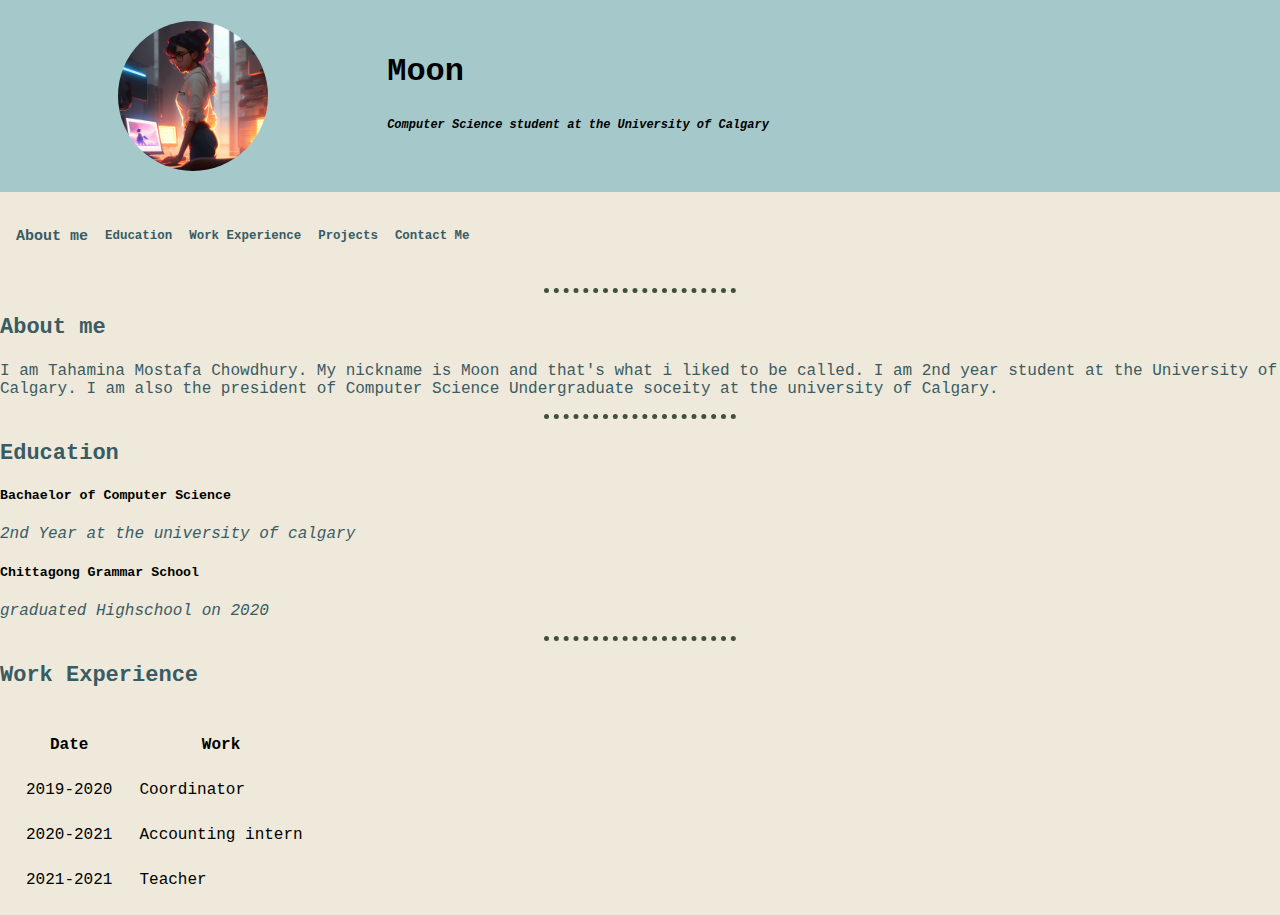
==== index.html @ 46fcac14 "added favicon and did some css styling" ====
<!DOCTYPE html>
<html lang="en">
    <head>
        <meta charset="UTF-8">
        
        <meta name="viewport" content="width=device-width, initial-scale=1.0">
        <title>Moon</title>
        <link rel="stylesheet" href="css/styles.css">
        <link rel="icon" href="images/android-chrome-512x512.png">
        
    </head>

    <body>
        <div class="main">
            <table cellspacing="20" class="main">
                <tr>
                    <td class="head"> <img class="pic" src="images/Fotor_AI.png" alt= "Moon's Image"></td>
                    <td> <h1> Moon</h1>
                        <h6> <em>Computer Science student at the University of Calgary</em></h6>
                    </td>
                </tr>
            </table>

        </div>
        
        
        
        <table cellspacing="15">
            <tr>
                <td> <a href="#About"<h5>About me</h5></a> </td>
                <td><a href="#Education"><h5>Education</h5></a></td>
                <td><a href="#Work"><h5>Work Experience</h5></a></td>
                <td><a href="Projects.html"><h5>Projects</h5></a></td>
                <td><a href="Contact.html" > <h5>Contact Me</h5></a></td>
            </tr>
        </table>
        
        
        
        

        <hr>

        <h3 id="About">About me </h3>
        <p> I am Tahamina Mostafa Chowdhury. My nickname is Moon and that's what i liked to be called. I am 2nd year student at the University of Calgary. I am also the president of Computer Science Undergraduate soceity at the university of Calgary.  </p>

        <hr>

        <h3 id="Education">Education</h3>
        <h5>Bachaelor of Computer Science </h5>
        <p> <em> 2nd Year at the university of calgary</em></p>

        <h5>Chittagong Grammar School </h5>
        <p> <em> graduated Highschool on 2020</em></p>

        <hr>

        <h3 id="Work">Work Experience</h3>

        <table cellspacing="25">
            <thead>
                <th>
                    Date
                </th>
                <th>
                    Work
                </th>
                
            </thead>
            <tbody>
                <tr>
                    <td> 2019-2020</td>
                    <td> Coordinator</td>

                </tr>

                <tr>
                    <td> 2020-2021</td>
                    <td> Accounting intern</td>
                </tr>

                <tr>
                    <td>2021-2021</td>
                    <td>Teacher</td>
                </tr>
                
                
            </tbody>
        </table>


        

    
        
        
    </body>
</html>
---- css/styles.css ----
body{
    background-color: #EEE9DA;
    font-family: "Lucida Console", "Courier New", monospace;
    margin: 0px;
    
}

hr{
    border-style: none;
    height: 0px;
    border-top: dotted #40513B;
    border-width: 5px;
    width: 15%;
    
    
}

h1{
    color: black;
    
}

h6{
    color: black;
    font-size: 12px;
}

h3{
    color: #395B64;
    font-size: 22px;
}

p{
    color: #395B64;
}

a{
    color: #395B64;
    text-decoration: none;
    font-weight: bold;
    font-size: 15px;
    font-family: "Lucida Console", "Courier New", monospace;
}

.main{
    background-color: #A5C9CA;
    width: 100%;
    
}

.head{
    display: flex;
    justify-content: center;
}

.pic{
    border-radius: 50%;
    width: 150px;
}
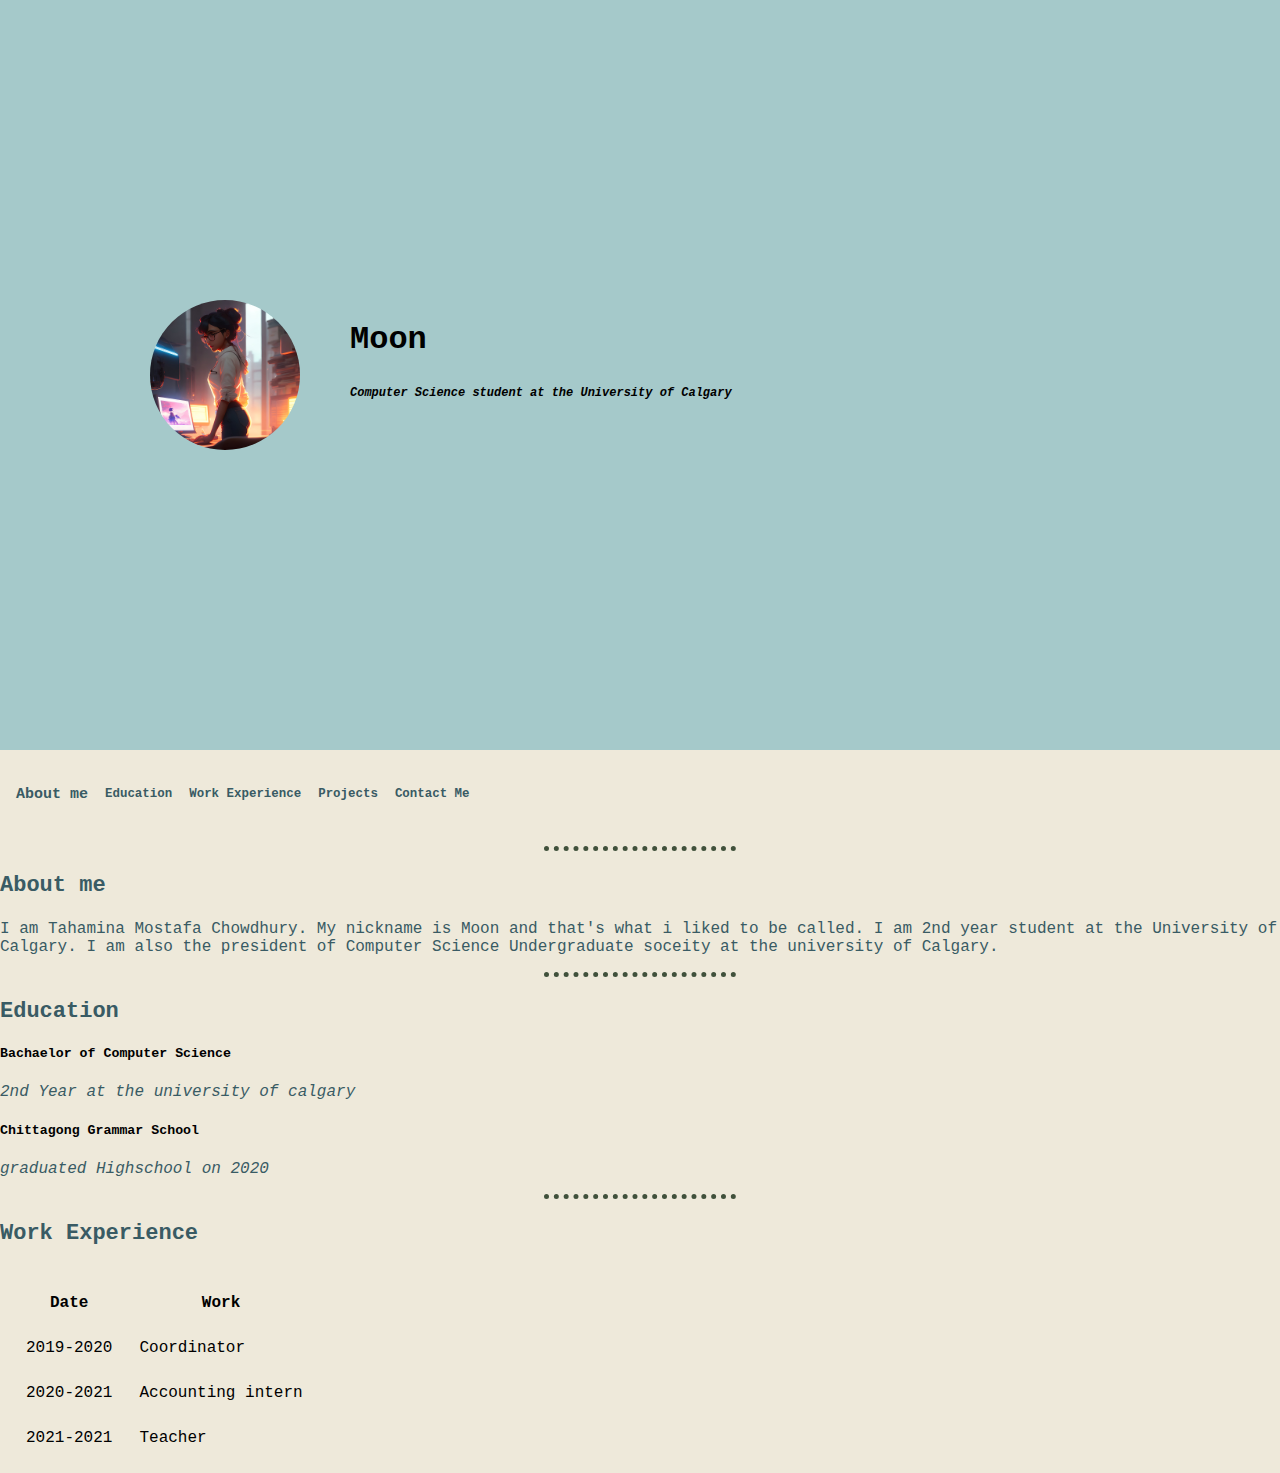
==== commit 02fdc726: "Adjusted Css" ====
--- a/index.html
+++ b/index.html
@@ -13,14 +13,17 @@
 
     <body>
         <div class="main">
-            <table cellspacing="20" class="main">
-                <tr>
-                    <td class="head"> <img class="pic" src="images/Fotor_AI.png" alt= "Moon's Image"></td>
-                    <td> <h1> Moon</h1>
-                        <h6> <em>Computer Science student at the University of Calgary</em></h6>
-                    </td>
-                </tr>
-            </table>
+            <div class="headimg">
+                <img class="pic" src="images/Fotor_AI.png" alt= "Moon's Image">
+            </div>
+            <div class="headtxt">
+                <h1> Moon</h1>
+            <h6> 
+                <em>Computer Science student at the University of Calgary</em>
+            </h6>
+            </div>
+            
+                    
 
         </div>
         
--- a/css/styles.css
+++ b/css/styles.css
@@ -45,15 +45,29 @@
 .main{
     background-color: #A5C9CA;
     width: 100%;
+    height: 750px;
+    display:flex;
     
 }
 
-.head{
-    display: flex;
+.headimg{
+    
     justify-content: center;
+    padding-left: 150px;
+    padding-top: 300px;
+    padding-right: 50px;
+    margin: 0px;
+    flex:0;
+    border: 2px;
 }
+.headtxt{
+    padding-top: 300px;
+    padding-right: 50px;
+    margin: 0px;
+    flex:4;
 
+}
 .pic{
     border-radius: 50%;
     width: 150px;
-}+}
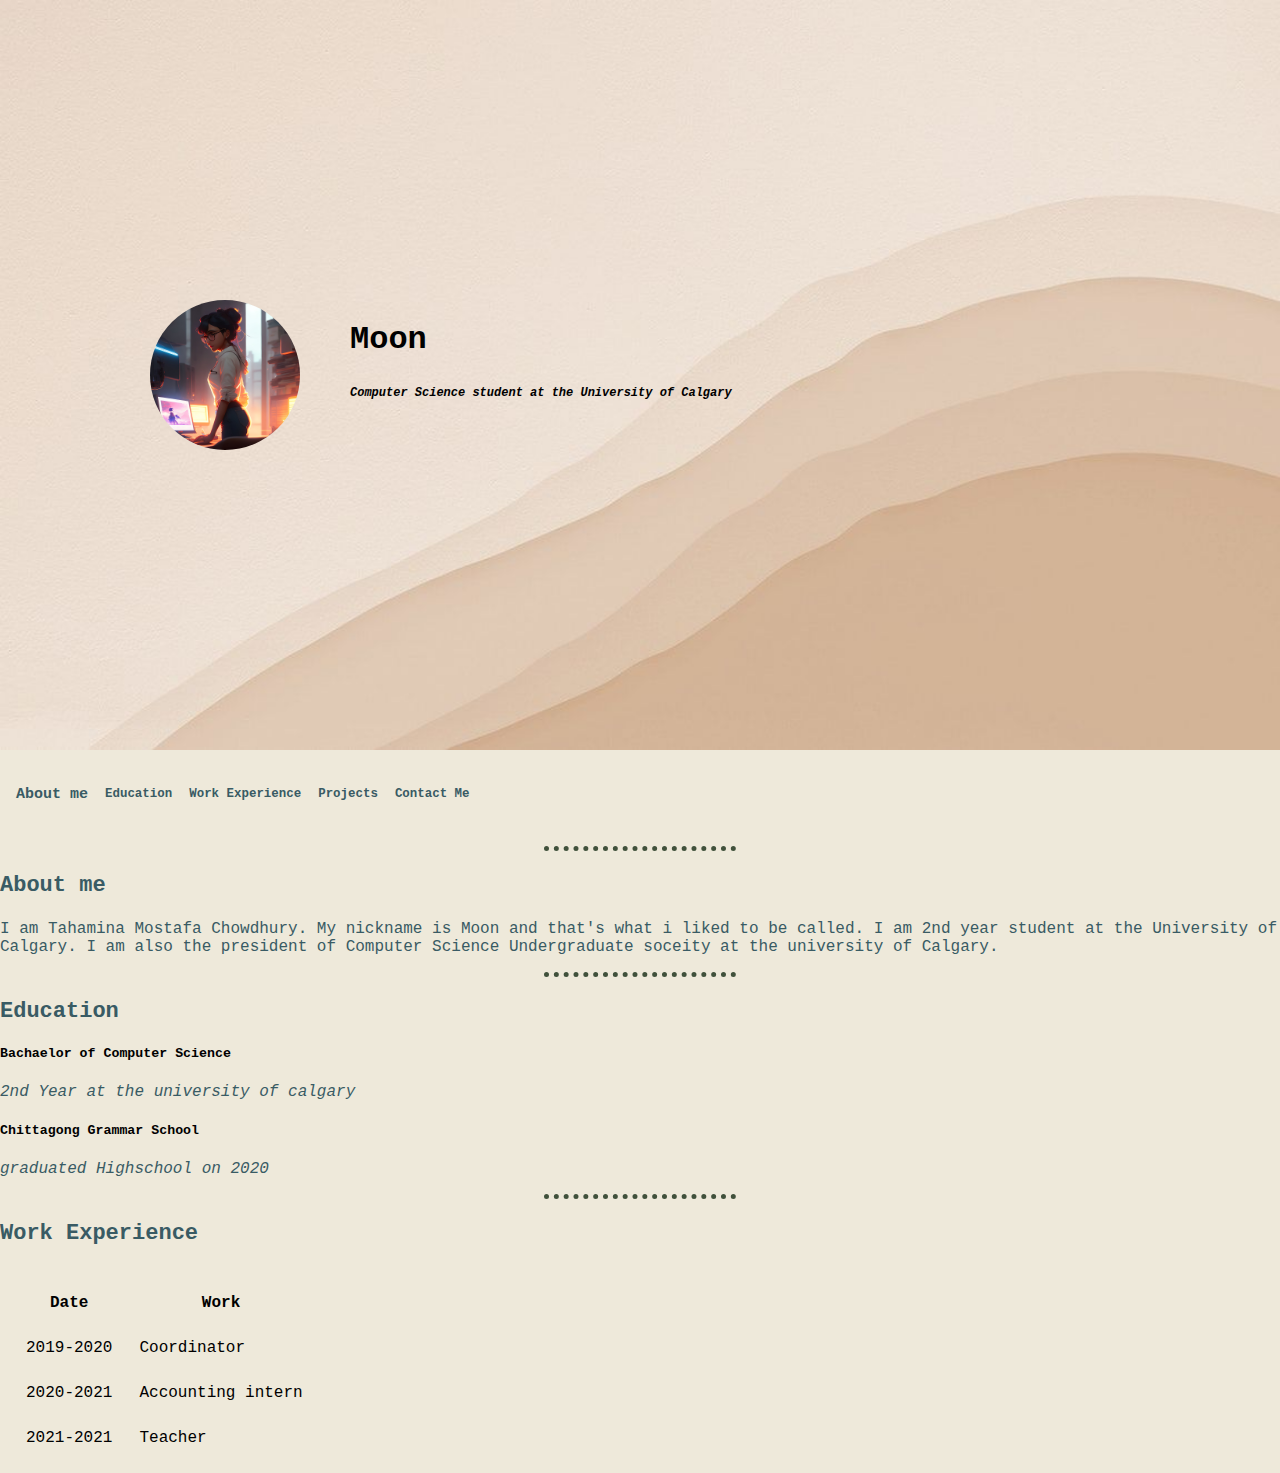
==== commit de87a9fa: "fixed up background image" ====
--- a/index.html
+++ b/index.html
@@ -6,7 +6,7 @@
         
         <meta name="viewport" content="width=device-width, initial-scale=1.0">
         <title>Moon</title>
-        <link rel="stylesheet" href="css/styles.css">
+        <link rel="stylesheet" href="styles.css">
         <link rel="icon" href="images/android-chrome-512x512.png">
         
     </head>
--- a/styles.css
+++ b/styles.css
@@ -0,0 +1,77 @@
+body{
+    background-color: #EEE9DA;
+    font-family: "Lucida Console", "Courier New", monospace;
+    margin: 0px;
+    
+}
+
+hr{
+    border-style: none;
+    height: 0px;
+    border-top: dotted #40513B;
+    border-width: 5px;
+    width: 15%;
+    
+    
+}
+
+h1{
+    color: black;
+    
+}
+
+h6{
+    color: black;
+    font-size: 12px;
+}
+
+h3{
+    color: #395B64;
+    font-size: 22px;
+}
+
+p{
+    color: #395B64;
+}
+
+a{
+    color: #395B64;
+    text-decoration: none;
+    font-weight: bold;
+    font-size: 15px;
+    font-family: "Lucida Console", "Courier New", monospace;
+}
+
+.main{
+    background-image: url(images/Download\ free\ image\ of\ Abstract\ beige\ wallpaper\ background\ image\ \ by\ Nunny\ about\ sand\ watercolor\,\ gradient\ earth\ tone\,\ earth\ tone\,\ earth\ tone\ abstract\ watercolor\,\ and\ wallpaper\ 2620460.jpeg);
+    width: 100%;
+    height: 750px;
+    display:flex;
+    
+    background-repeat: no-repeat;
+    background-size: cover;
+    
+}
+
+
+.headimg{
+    
+    justify-content: center;
+    padding-left: 150px;
+    padding-top: 300px;
+    padding-right: 50px;
+    margin: 0px;
+    flex:0;
+    border: 2px;
+}
+.headtxt{
+    padding-top: 300px;
+    padding-right: 50px;
+    margin: 0px;
+    flex:4;
+
+}
+.pic{
+    border-radius: 50%;
+    width: 150px;
+}
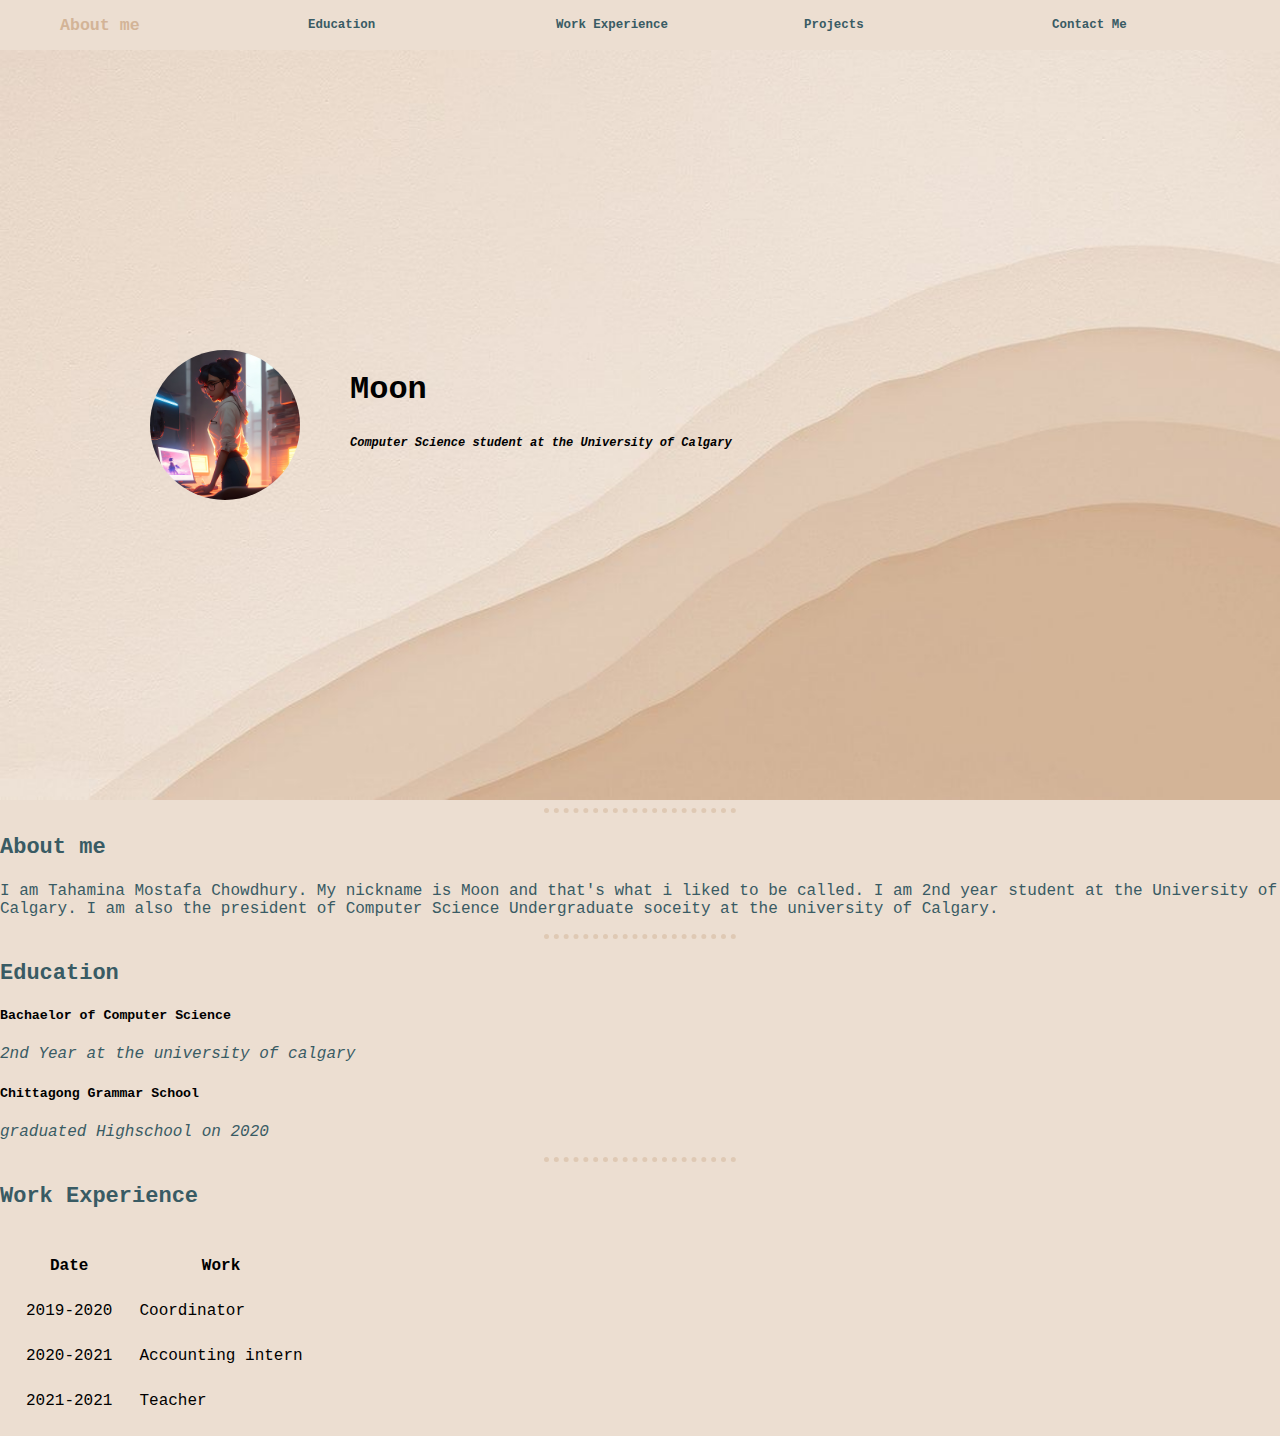
==== commit ecdc3abd: "CSS Styling" ====
--- a/index.html
+++ b/index.html
@@ -12,6 +12,15 @@
     </head>
 
     <body>
+
+        <div class="nav">
+            <a href="#About" class="nava me"><h5>About me</h5></a> 
+            <a href="#Education" class="nava"><h5>Education</h5></a>
+            <a href="#Work" class="nava"><h5>Work Experience</h5></a>
+            <a href="Projects.html" class="nava"><h5>Projects</h5></a>
+            <a href="Contact.html" class="nava"> <h5>Contact Me</h5></a>
+        </div>
+
         <div class="main">
             <div class="headimg">
                 <img class="pic" src="images/Fotor_AI.png" alt= "Moon's Image">
@@ -28,16 +37,8 @@
         </div>
         
         
+       
         
-        <table cellspacing="15">
-            <tr>
-                <td> <a href="#About"<h5>About me</h5></a> </td>
-                <td><a href="#Education"><h5>Education</h5></a></td>
-                <td><a href="#Work"><h5>Work Experience</h5></a></td>
-                <td><a href="Projects.html"><h5>Projects</h5></a></td>
-                <td><a href="Contact.html" > <h5>Contact Me</h5></a></td>
-            </tr>
-        </table>
         
         
         
--- a/styles.css
+++ b/styles.css
@@ -1,5 +1,5 @@
 body{
-    background-color: #EEE9DA;
+    background-color: #ecded1;
     font-family: "Lucida Console", "Courier New", monospace;
     margin: 0px;
     
@@ -8,7 +8,7 @@
 hr{
     border-style: none;
     height: 0px;
-    border-top: dotted #40513B;
+    border-top: dotted #dfc9b4;
     border-width: 5px;
     width: 15%;
     
@@ -75,3 +75,25 @@
     border-radius: 50%;
     width: 150px;
 }
+.nav{
+    display: flex;
+    
+    width: 100%;
+    align-items: center;
+    height: 50px;
+    
+}
+
+.nava{
+    padding: 20px;
+    width: 100%;
+}
+
+.nava:hover{
+    color: rgba(211,180,151,255);
+    font-size: 125%;
+    
+}
+.me{
+    padding-left:60px ;
+}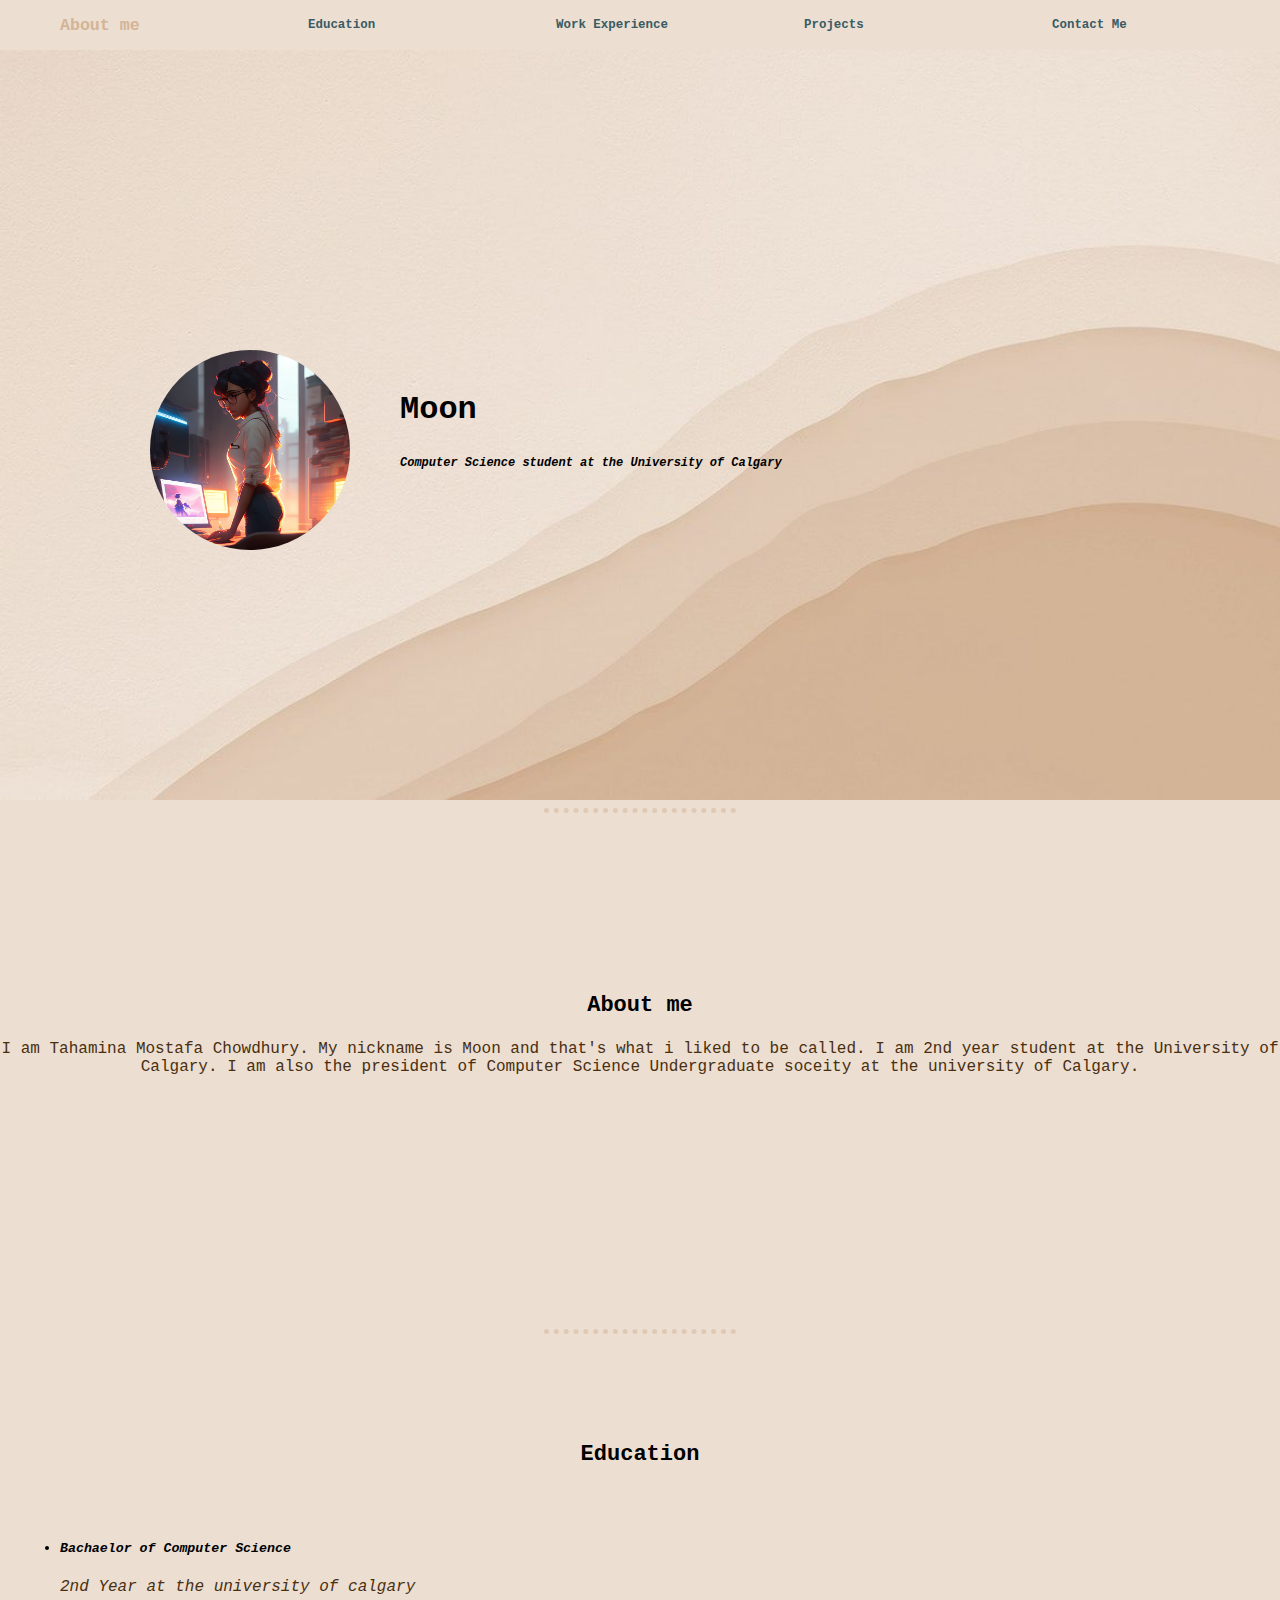
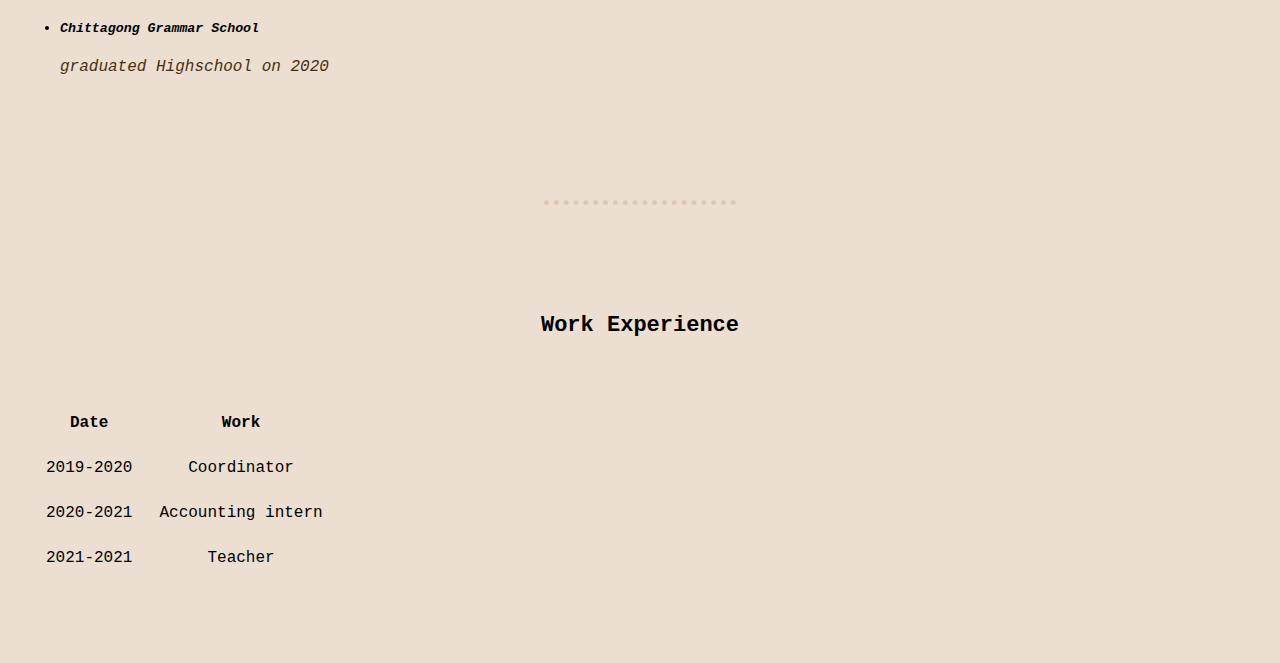
==== commit 7696b01e: "More Css design" ====
--- a/index.html
+++ b/index.html
@@ -46,52 +46,68 @@
 
         <hr>
 
-        <h3 id="About">About me </h3>
+        <div id="About">
+            <h3>About me </h3>
         <p> I am Tahamina Mostafa Chowdhury. My nickname is Moon and that's what i liked to be called. I am 2nd year student at the University of Calgary. I am also the president of Computer Science Undergraduate soceity at the university of Calgary.  </p>
+        </div>
+        
 
         <hr>
+        <div class="ed">
+            <h3 id="Education">Education</h3>
+            <div class="txt">
+                <ul>
+                    <li><h5><em>Bachaelor of Computer Science </em></h5></li>
+                    <p> <em> 2nd Year at the university of calgary</em></p>
 
-        <h3 id="Education">Education</h3>
-        <h5>Bachaelor of Computer Science </h5>
-        <p> <em> 2nd Year at the university of calgary</em></p>
+                    <li><h5><em>Chittagong Grammar School</em> </h5></li>
+                    <p> <em> graduated Highschool on 2020</em></p>
 
-        <h5>Chittagong Grammar School </h5>
-        <p> <em> graduated Highschool on 2020</em></p>
+                </ul>
+                
+            </div>
+            
+
+        </div>
+
+        
 
         <hr>
+        <div class="last">
+            <h3 id="Work">Work Experience</h3>
 
-        <h3 id="Work">Work Experience</h3>
-
-        <table cellspacing="25">
-            <thead>
-                <th>
-                    Date
-                </th>
-                <th>
-                    Work
-                </th>
-                
-            </thead>
-            <tbody>
-                <tr>
-                    <td> 2019-2020</td>
-                    <td> Coordinator</td>
-
-                </tr>
-
-                <tr>
-                    <td> 2020-2021</td>
-                    <td> Accounting intern</td>
-                </tr>
-
-                <tr>
-                    <td>2021-2021</td>
-                    <td>Teacher</td>
-                </tr>
-                
-                
-            </tbody>
-        </table>
+            <table cellspacing="25" class="tabs">
+                <thead>
+                    <th>
+                        Date
+                    </th>
+                    <th>
+                        Work
+                    </th>
+                    
+                </thead>
+                <tbody>
+                    <tr>
+                        <td> 2019-2020</td>
+                        <td> Coordinator</td>
+    
+                    </tr>
+    
+                    <tr>
+                        <td> 2020-2021</td>
+                        <td> Accounting intern</td>
+                    </tr>
+    
+                    <tr>
+                        <td>2021-2021</td>
+                        <td>Teacher</td>
+                    </tr>
+                    
+                    
+                </tbody>
+            </table>
+        </div>
+       
 
 
         
--- a/styles.css
+++ b/styles.css
@@ -26,12 +26,12 @@
 }
 
 h3{
-    color: #395B64;
+    color: Black;
     font-size: 22px;
 }
 
 p{
-    color: #395B64;
+    color: #492F10;
 }
 
 a{
@@ -65,7 +65,7 @@
     border: 2px;
 }
 .headtxt{
-    padding-top: 300px;
+    padding-top: 320px;
     padding-right: 50px;
     margin: 0px;
     flex:4;
@@ -73,7 +73,7 @@
 }
 .pic{
     border-radius: 50%;
-    width: 150px;
+    width: 200px;
 }
 .nav{
     display: flex;
@@ -96,4 +96,61 @@
 }
 .me{
     padding-left:60px ;
-}+}
+
+
+#About{
+    width: 100%;
+    height: 350px;
+    display:block;
+    margin: 0px;
+    text-align: center;
+    padding-top: 150px;
+}
+
+#Education{
+    width: 100%;
+    
+    display:block;
+    
+    text-align: center;
+    padding-top: 100px;
+    margin: 0px;
+
+
+    
+
+}
+
+.ed{
+    height: 450px;
+}
+.txt{
+    padding-top: 50px;
+    padding-left: 20px;
+
+}
+
+#Work{
+    width: 100%;
+    
+    display:block;
+    
+    text-align: center;
+    padding-top: 100px;
+    padding-bottom: 50px;
+    margin: 0px;
+}
+
+.last{
+    width: 100%;
+    height: 450px;
+    display:block;
+    margin: 0px;
+    text-align: center;
+    
+}
+.tabs{
+    padding-left: 20px;
+}
+
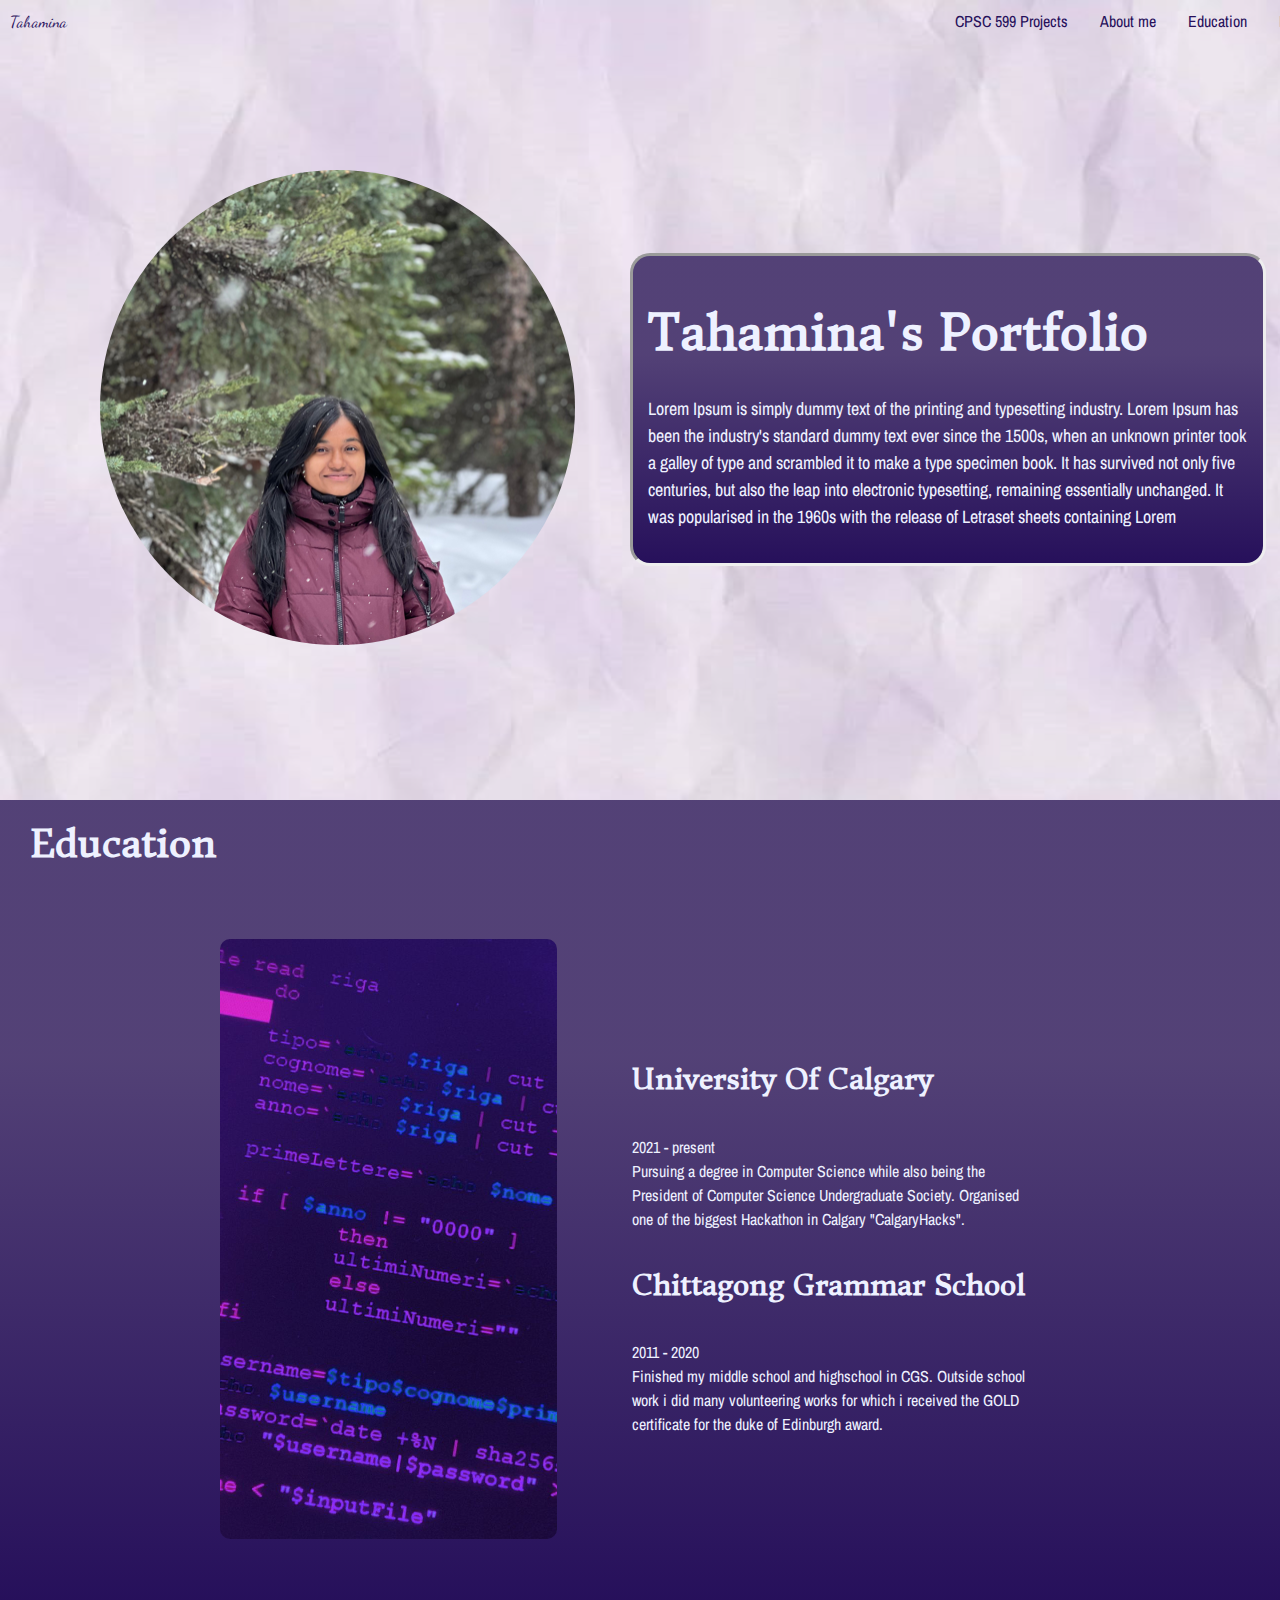
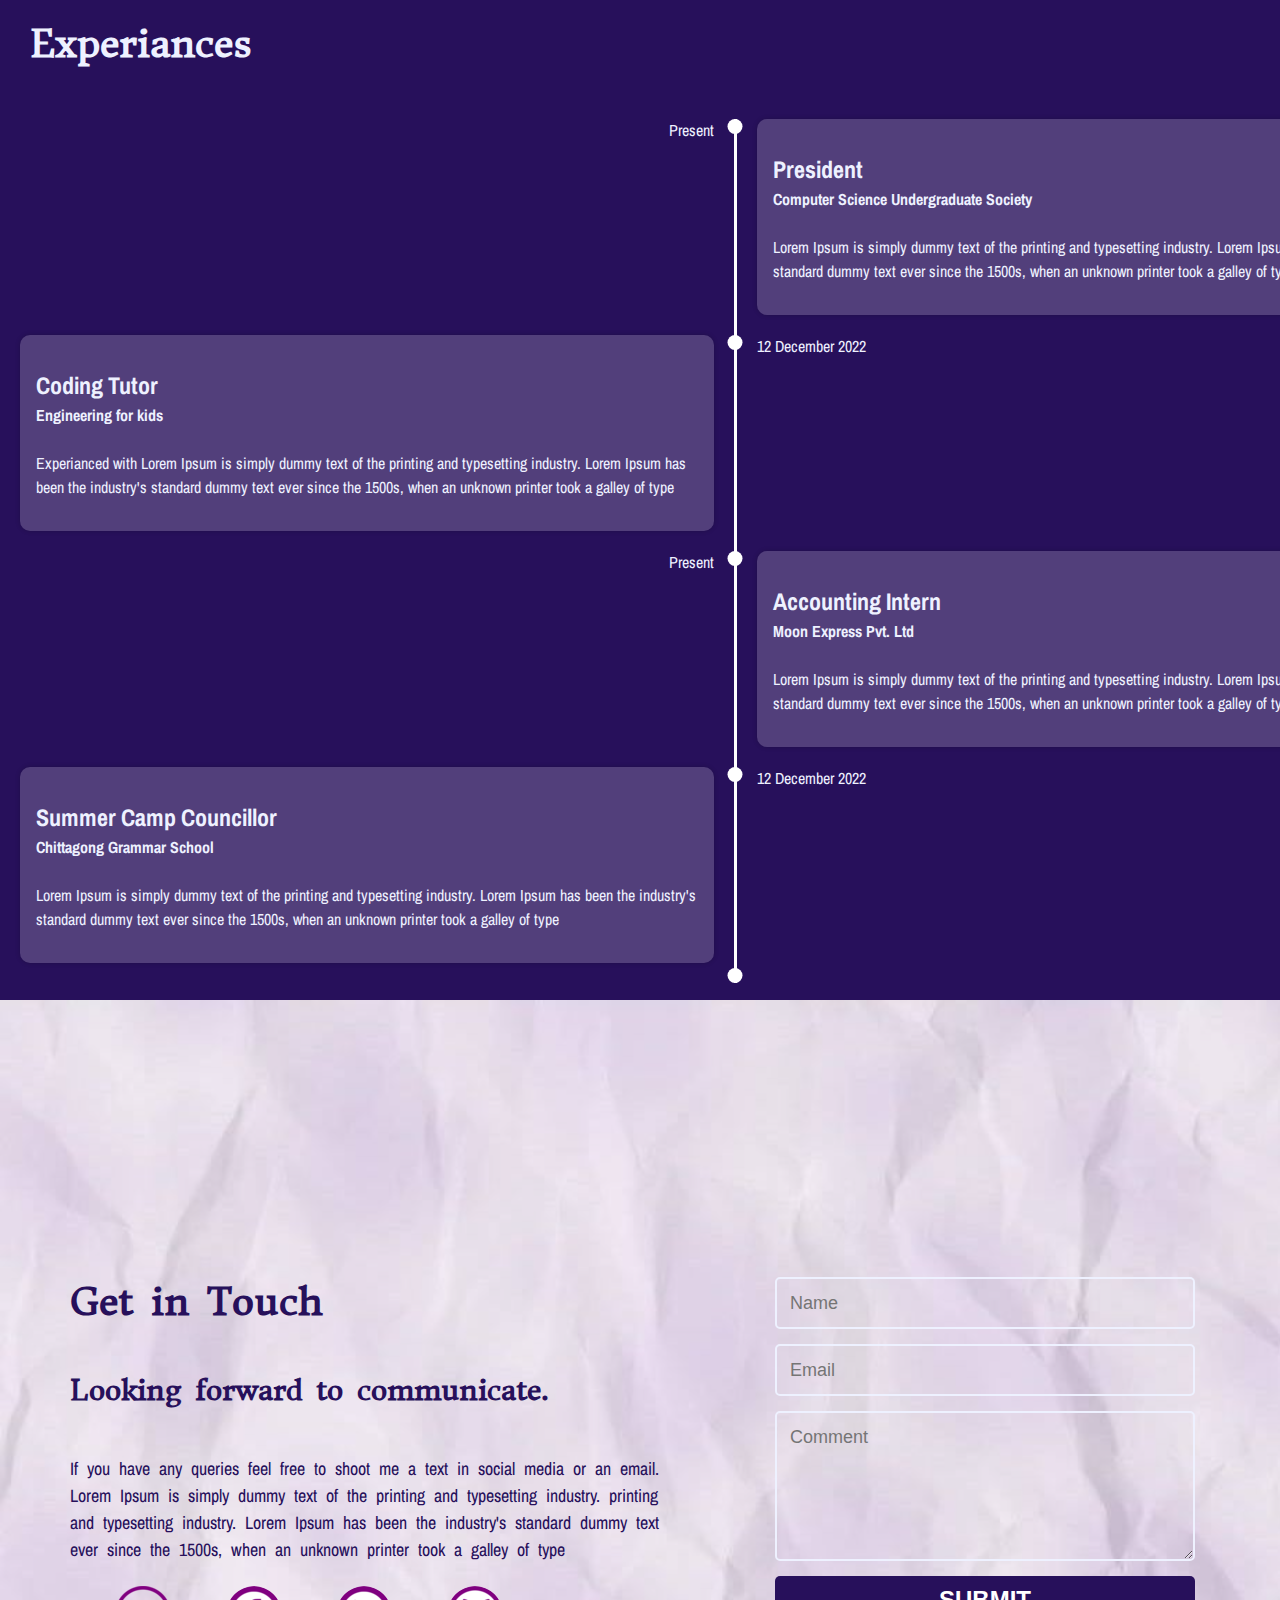
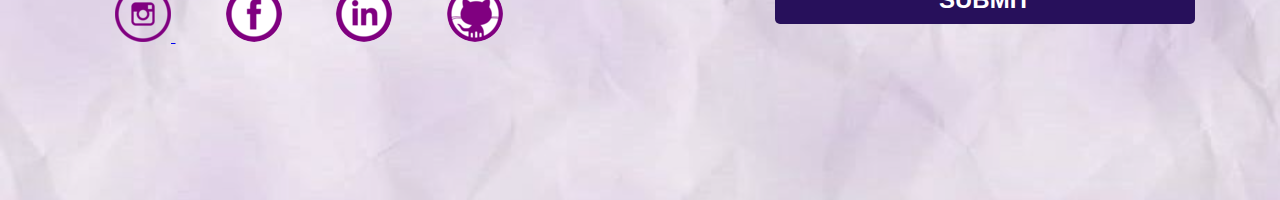
==== commit 664f9519: "Change everything" ====
--- a/index.html
+++ b/index.html
@@ -1,119 +1,177 @@
-
 <!DOCTYPE html>
 <html lang="en">
-    <head>
-        <meta charset="UTF-8">
-        
-        <meta name="viewport" content="width=device-width, initial-scale=1.0">
-        <title>Moon</title>
-        <link rel="stylesheet" href="styles.css">
-        <link rel="icon" href="images/android-chrome-512x512.png">
-        
-    </head>
+<head>
+    <meta charset="UTF-8">
+    <meta http-equiv="X-UA-Compatible" content="IE=edge">
+    <meta name="viewport" content="width=device-width, initial-scale=1.0">
+    <title>Tahamina's Portfolio</title>
+    <link rel="stylesheet" href="index.css">
+    <link rel="preconnect" href="https://fonts.googleapis.com">
+    <link rel="preconnect" href="https://fonts.gstatic.com" crossorigin>
+    <link href="https://fonts.googleapis.com/css2?family=Dancing+Script&display=swap" rel="stylesheet">
+    <link rel="preconnect" href="https://fonts.googleapis.com">
+    <link rel="preconnect" href="https://fonts.gstatic.com" crossorigin>
+    <link href="https://fonts.googleapis.com/css2?family=Archivo+Narrow&family=Donegal+One&display=swap" rel="stylesheet">
+    <script src="https://ajax.googleapis.com/ajax/libs/jquery/3.6.4/jquery.min.js"></script>
+    <script src="https://maxcdn.bootstrapcdn.com/bootstrap/3.4.1/js/bootstrap.min.js"></script>
+</head>
+<body>
+    <div class="body1">  <!-- This is going to be page 1 and will be 1800*800 pixels. -->
+        <!-- This will contain a navigation bar that is always going to be on top.-->
+        <!-- This will contain a picture of me and some information about myself. -->
 
-    <body>
+        <nav>
+            <a href="#" class="logo">Tahamina</a>
+            
+            <ul>
+                <li><a href="#"> Contact Me  </a></li>
+                <li><a href="#Work"> Experiance </a></li>
+                <li><a href="#education">  Education </a></li>
+                <li><a href="#container">  About me </a></li>
+                <li><a href="./599.html">CPSC 599 Projects</a></li>
+                
+            </ul>
+            
+        </nav>
 
-        <div class="nav">
-            <a href="#About" class="nava me"><h5>About me</h5></a> 
-            <a href="#Education" class="nava"><h5>Education</h5></a>
-            <a href="#Work" class="nava"><h5>Work Experience</h5></a>
-            <a href="Projects.html" class="nava"><h5>Projects</h5></a>
-            <a href="Contact.html" class="nava"> <h5>Contact Me</h5></a>
+        <div id="container">
+            <div>
+                <img  class="image" src="Cropped_Image_resized.png" >
+
+            </div>
+            
+            <div class="maintext">
+                <h1>
+                    Tahamina's Portfolio
+                </h1>
+    
+                <p> Lorem Ipsum is simply dummy text of the printing and typesetting industry. Lorem Ipsum has been the industry's standard dummy text ever since the 1500s, when an unknown printer took a galley of type and scrambled it to make a type specimen book. It has survived not only five centuries, but also the leap into electronic typesetting, remaining essentially unchanged. It was popularised in the 1960s with the release of Letraset sheets containing Lorem </p>
+
+            </div>
+            
         </div>
 
-        <div class="main">
-            <div class="headimg">
-                <img class="pic" src="images/Fotor_AI.png" alt= "Moon's Image">
+       
+    </div>
+
+    <div id="education">
+        <h2>Education</h2>
+        <div class="second">
+            <img class="image2" src="linux bash_resized.jpg">
+            <div class="subtext">
+                <h4>University Of Calgary</h4>
+                <p>2021 - present <br> Pursuing a degree in Computer Science while also being the President of Computer Science Undergraduate Society. Organised one of the biggest Hackathon in Calgary "CalgaryHacks".  </p>
+                <h4>Chittagong Grammar School</h4>
+                <p>2011 - 2020<br>Finished my middle school and highschool in CGS. Outside school work i did many volunteering works for which i received the GOLD certificate for the duke of Edinburgh award.  </p>
+
             </div>
-            <div class="headtxt">
-                <h1> Moon</h1>
-            <h6> 
-                <em>Computer Science student at the University of Calgary</em>
-            </h6>
+        </div>
+    </div>
+    <div id="Work">
+        <h2>Experiances</h2>
+        <div class="timeline">
+            <div class="timeline_component">
+                <div class="timeline_date timeline_date_right">
+                    Present
+                </div>
             </div>
+
+            <div class="timeline_middle">
+                <div class="timeline_point"></div>
+            </div>
+
+            <div class="timeline_component timeline_component_bg">
+                <p><b class="txt">President</b><br><b>Computer Science Undergraduate Society</b><br><br> Lorem Ipsum is simply dummy text of the printing and typesetting industry. Lorem Ipsum has been the industry's standard dummy text ever since the 1500s, when an unknown printer took a galley of type</p>
+            </div>
+
+            <div class="timeline_component timeline_component_bg">
+                
+                <p><b class="txt">Coding Tutor</b><br><b>Engineering for kids</b><br><br> Experianced with Lorem Ipsum is simply dummy text of the printing and typesetting industry. Lorem Ipsum has been the industry's standard dummy text ever since the 1500s, when an unknown printer took a galley of type </p>
+            </div>
+
+            <div class="timeline_middle">
+                <div class="timeline_point"></div>
+            </div>
+
+            <div class="timeline_component">
+                <div class="timeline_date timeline_date_left">
+                    12 December 2022
+                </div>
+            </div>
+
+            <div class="timeline_component">
+                <div class="timeline_date timeline_date_right">
+                    Present
+                </div>
+            </div>
+
+            <div class="timeline_middle">
+                <div class="timeline_point"></div>
+            </div>
+
+            <div class="timeline_component timeline_component_bg">
+                
+                
+                <p><b class="txt">Accounting Intern</b><br><b>Moon Express Pvt. Ltd</b><br><br>Lorem Ipsum is simply dummy text of the printing and typesetting industry. Lorem Ipsum has been the industry's standard dummy text ever since the 1500s, when an unknown printer took a galley of type</p>
+            </div>
+
+            <div class="timeline_component timeline_bottom timeline_component_bg">
+                
+                <p><b class="txt">Summer Camp Councillor</b><br><b>Chittagong Grammar School</b><br><br> Lorem Ipsum is simply dummy text of the printing and typesetting industry. Lorem Ipsum has been the industry's standard dummy text ever since the 1500s, when an unknown printer took a galley of type </p>
+            </div>
+
+            <div class="timeline_middle">
+                <div class="timeline_point"></div>
+                <div class="timeline_point timeline_point_bottom"></div>
+            </div>
+
+            <div class="timeline_component timeline_bottom">
+                <div class="timeline_date timeline_date_left">
+                    12 December 2022
+                </div>
+            </div>
+
             
-                    
+
+
+
+
 
         </div>
         
-        
-       
-        
-        
-        
-        
-        
+    </div>
 
-        <hr>
+    <div id="contact">
+        <div class="col-sm-6">
 
-        <div id="About">
-            <h3>About me </h3>
-        <p> I am Tahamina Mostafa Chowdhury. My nickname is Moon and that's what i liked to be called. I am 2nd year student at the University of Calgary. I am also the president of Computer Science Undergraduate soceity at the university of Calgary.  </p>
-        </div>
-        
+            <h2 class="special">Get in Touch </h2>
+            <h4 class="special">Looking forward to communicate. </h4>
+            <p class="special"> If you have any queries feel free to shoot me a text in social media or an email. Lorem Ipsum is simply dummy text of the printing and typesetting industry. printing and typesetting industry. Lorem Ipsum has been the industry's standard dummy text ever since the 1500s, when an unknown printer took a galley of type </p>
 
-        <hr>
-        <div class="ed">
-            <h3 id="Education">Education</h3>
-            <div class="txt">
-                <ul>
-                    <li><h5><em>Bachaelor of Computer Science </em></h5></li>
-                    <p> <em> 2nd Year at the university of calgary</em></p>
-
-                    <li><h5><em>Chittagong Grammar School</em> </h5></li>
-                    <p> <em> graduated Highschool on 2020</em></p>
-
-                </ul>
-                
+            <div>
+                <a class="prop" href="https://www.instagram.com/tahamina43/"><img src="instagram-icon-color-7.jpg (1).png"> </a>
+                <a class="prop" href="https://www.facebook.com/tahaminachy43/"><img class="image3" src="Unknown.png"></a>
+                <a class="prop" href="https://www.linkedin.com/in/tahamina-chowdhury/"><img class="image3" src="Unknown1.png"></a>
+                <a class="prop" href="https://github.com/tahaminachy43"><img class="image3" src="Unknown3.png"></a>
             </div>
-            
 
         </div>
 
         
+        
+        <div class="col-s">
 
-        <hr>
-        <div class="last">
-            <h3 id="Work">Work Experience</h3>
-
-            <table cellspacing="25" class="tabs">
-                <thead>
-                    <th>
-                        Date
-                    </th>
-                    <th>
-                        Work
-                    </th>
-                    
-                </thead>
-                <tbody>
-                    <tr>
-                        <td> 2019-2020</td>
-                        <td> Coordinator</td>
-    
-                    </tr>
-    
-                    <tr>
-                        <td> 2020-2021</td>
-                        <td> Accounting intern</td>
-                    </tr>
-    
-                    <tr>
-                        <td>2021-2021</td>
-                        <td>Teacher</td>
-                    </tr>
-                    
-                    
-                </tbody>
-            </table>
+            <form>      
+                <input name="name" type="text" class="feedback-input" placeholder="Name" />   
+                <input name="email" type="text" class="feedback-input" placeholder="Email" />
+                <textarea name="text" class="feedback-input" placeholder="Comment"></textarea>
+                <input type="submit" value="SUBMIT"/>
+            </form>
+            
         </div>
-       
-
 
         
+    </div>
 
-    
-        
-        
-    </body>
-</html>
+</body>
+</html>--- a/index.css
+++ b/index.css
@@ -0,0 +1,343 @@
+body{
+    background: hsla(258, 70%, 21%, 1);
+
+    background: linear-gradient(90deg, hsla(258, 70%, 21%, 1) 0%, hsla(260, 29%, 36%, 1) 68%);
+
+    background: -moz-linear-gradient(90deg, hsla(258, 70%, 21%, 1) 0%, hsla(260, 29%, 36%, 1) 68%);
+
+    background: -webkit-linear-gradient(90deg, hsla(258, 70%, 21%, 1) 0%, hsla(260, 29%, 36%, 1) 68%);
+
+    filter: progid: DXImageTransform.Microsoft.gradient( startColorstr="#261059", endColorstr="#524175", GradientType=1 );
+    margin:0px;
+    width: 1470px;
+    height: 100%;
+    
+    
+}
+.body1{
+    width: 1470px;
+    height: 800px;
+    background-color: #EEF1FF;
+    background-image: url(Purple\ Plain\ Wallpaper_resized.jpg);
+    
+    
+}
+
+/* Nav decoration */
+
+nav{
+    height: 30px;
+    
+    position: sticky;
+    padding: 10px;
+    
+    
+}
+ul {
+    list-style-type: none;
+    margin: 0;
+    padding: 0;
+    overflow: hidden;
+    display: inline;
+    font-family: 'Archivo Narrow', sans-serif;
+    
+    
+    
+
+}
+  
+li {
+    float: right;
+}
+  
+li a {
+    display: inline;
+    color: hsla(258, 70%, 21%, 1);
+    text-align: center;
+    padding: 14px 16px;
+    text-decoration: none;
+}
+  
+li a:hover {
+    color: #EEF1FF;
+    font-size: 125%;
+}
+
+.logo{
+    
+    font-family: 'Dancing Script', cursive;
+    text-align: center;
+    text-decoration: none;
+    color: hsla(258, 70%, 21%, 1);
+    display: inline;
+    
+    
+}
+
+
+#container {
+    display: grid;
+    align-items: center; 
+    grid-template-columns: 1fr 1fr 1fr;
+    column-gap: 5px;
+   }
+
+/* Image resize and positioning */
+
+.image{
+    border-radius: 50%;
+    margin-top: 120px;
+    margin-left: 100px;
+}
+
+.maintext{
+    display: flexbox;
+    width: 600px;
+    font-size: 18px;
+    margin-left: 50px;
+    margin-top: 120px;
+    border-style: inset;
+    border-radius: 20px;
+    padding: 15px;
+    background: hsla(258, 70%, 21%, 1);
+
+    background: linear-gradient(90deg, hsla(258, 70%, 21%, 1) 0%, hsla(260, 29%, 36%, 1) 68%);
+
+    background: -moz-linear-gradient(90deg, hsla(258, 70%, 21%, 1) 0%, hsla(260, 29%, 36%, 1) 68%);
+
+    background: -webkit-linear-gradient(90deg, hsla(258, 70%, 21%, 1) 0%, hsla(260, 29%, 36%, 1) 68%);
+
+filter: progid: DXImageTransform.Microsoft.gradient( startColorstr="#261059", endColorstr="#524175", GradientType=1 );
+    color: #EEF1FF;
+
+    
+}
+
+h1{
+    font-size: 48px;
+    font-family: 'Donegal One', serif;
+}
+
+p{
+    font-family: 'Archivo Narrow', sans-serif;
+}
+
+/* Done with main body next have to do work experiance*/
+
+
+#education{
+    width: 1470px;
+    height: 800px;
+    background: hsla(258, 70%, 21%, 1);
+
+    background: linear-gradient(90deg, hsla(258, 70%, 21%, 1) 0%, hsla(260, 29%, 36%, 1) 68%);
+
+    background: -moz-linear-gradient(90deg, hsla(258, 70%, 21%, 1) 0%, hsla(260, 29%, 36%, 1) 68%);
+
+    background: -webkit-linear-gradient(90deg, hsla(258, 70%, 21%, 1) 0%, hsla(260, 29%, 36%, 1) 68%);
+
+    filter: progid: DXImageTransform.Microsoft.gradient( startColorstr="#261059", endColorstr="#524175", GradientType=1 );
+    color: #EEF1FF;
+    
+    
+    
+}
+
+.second{
+    display: grid;
+    align-items: center; 
+    grid-template-columns: 1fr 1fr 1fr;
+    column-gap: 5px;
+}
+
+h2{
+    font-family: 'Donegal One', serif;
+    font-size: 38px;
+    padding: 20px 30px;
+    color: #EEF1FF;
+    margin-top: 0;
+}
+
+.image2{
+    padding: 20px;
+    margin-left: 200px;
+    border-radius: 30px;
+}
+
+h4{
+    font-family: 'Donegal One', serif;
+    font-size: 28px;
+    color: #EEF1FF;
+}
+
+.subtext{
+    color: #EEF1FF;
+    font-family: 'Archivo Narrow', sans-serif;
+    padding: 50px;
+    width: 400px;
+}
+
+#Work{
+    margin: 0;
+    width: 1470px;
+    height: 1000px;
+    
+    
+    background-color: hsla(258, 70%, 21%, 1);
+    font-family: 'Archivo Narrow', sans-serif;
+    color: #EEF1FF;
+}
+
+.timeline{
+    
+    
+    
+    display: grid;
+    grid-template-columns: 1fr 3px 1fr;
+    
+    font-family: 'Archivo Narrow', sans-serif;
+    color: #EEF1FF;
+}
+
+.timeline_component{
+    margin: 0px 20px 20px 20px;
+
+}
+
+.timeline_component_bg{
+    padding: 1em;
+    background: rgba(255, 255, 255, 0.2);
+    box-shadow: 0 0 5px rgba(0, 0, 0, 0.2);
+    border-radius: 10px;
+}
+
+.timeline_date_right{
+    text-align: right;
+}
+
+.timeline_middle{
+    position:relative;
+    background: white;
+}
+.timeline_point{
+    position: absolute;
+    top: 0;
+    left: 50%;
+    transform: translateX(-50%);
+    width: 15px;
+    height: 15px;
+    border-radius: 50%;
+    background: white;
+}
+
+.timeline_point_bottom{
+    top:initial;
+    bottom: 0;
+}
+
+timeline_bottom{
+    margin-bottom: 0;
+}
+
+.txt{
+    margin:0px;
+    font-size: 24px;
+
+}
+
+p{
+    line-height: 1.5;
+}
+
+#contact{
+
+    background-image: url(Purple\ Plain\ Wallpaper_resized.jpg);
+    display: grid;
+    align-items: center; 
+    grid-template-columns: 1fr 1fr 1fr;
+    column-gap: 5px;
+    height: 800px;
+
+    
+}
+
+.what{
+    width: 0px;
+    position:relative;
+}
+
+.col-sm-6{
+    display: flexbox;
+    width: 600px;
+    font-size: 18px;
+    margin-left: 50px;
+    margin-top: 120px;
+    
+    padding: 15px;
+}
+.special{
+    color: hsla(258, 70%, 21%, 1);
+    padding:5px;
+    word-spacing: 5px;
+}
+
+.image3{
+    border-radius: 50%;
+    
+}
+
+.prop{
+    padding-left: 50px;
+    margin-top: 50px;
+}
+
+.col-s{
+    width:500px;
+    padding: 100px 0px 0px 50px;
+}
+
+
+form { max-width:420px; margin:50px auto; }
+
+.feedback-input {
+  color:white;
+  font-family: Helvetica, Arial, sans-serif;
+  font-weight:500;
+  font-size: 18px;
+  border-radius: 5px;
+  line-height: 22px;
+  background-color: transparent;
+  border:2px solid #EEF1FF;
+  transition: all 0.3s;
+  padding: 13px;
+  margin-bottom: 15px;
+  width:100%;
+  box-sizing: border-box;
+  outline:0;
+}
+
+.feedback-input:focus { border:2px solid #EEF1FF; }
+
+textarea {
+  height: 150px;
+  line-height: 150%;
+  resize:vertical;
+}
+
+[type="submit"] {
+  font-family: 'Montserrat', Arial, Helvetica, sans-serif;
+  width: 100%;
+  background:hsla(258, 70%, 21%, 1);
+  border-radius:5px;
+  border:0;
+  cursor:pointer;
+  color:white;
+  font-size:24px;
+  padding-top:10px;
+  padding-bottom:10px;
+  transition: all 0.3s;
+  margin-top:-4px;
+  font-weight:700;
+}
+[type="submit"]:hover { background:#EEF1FF; }
+
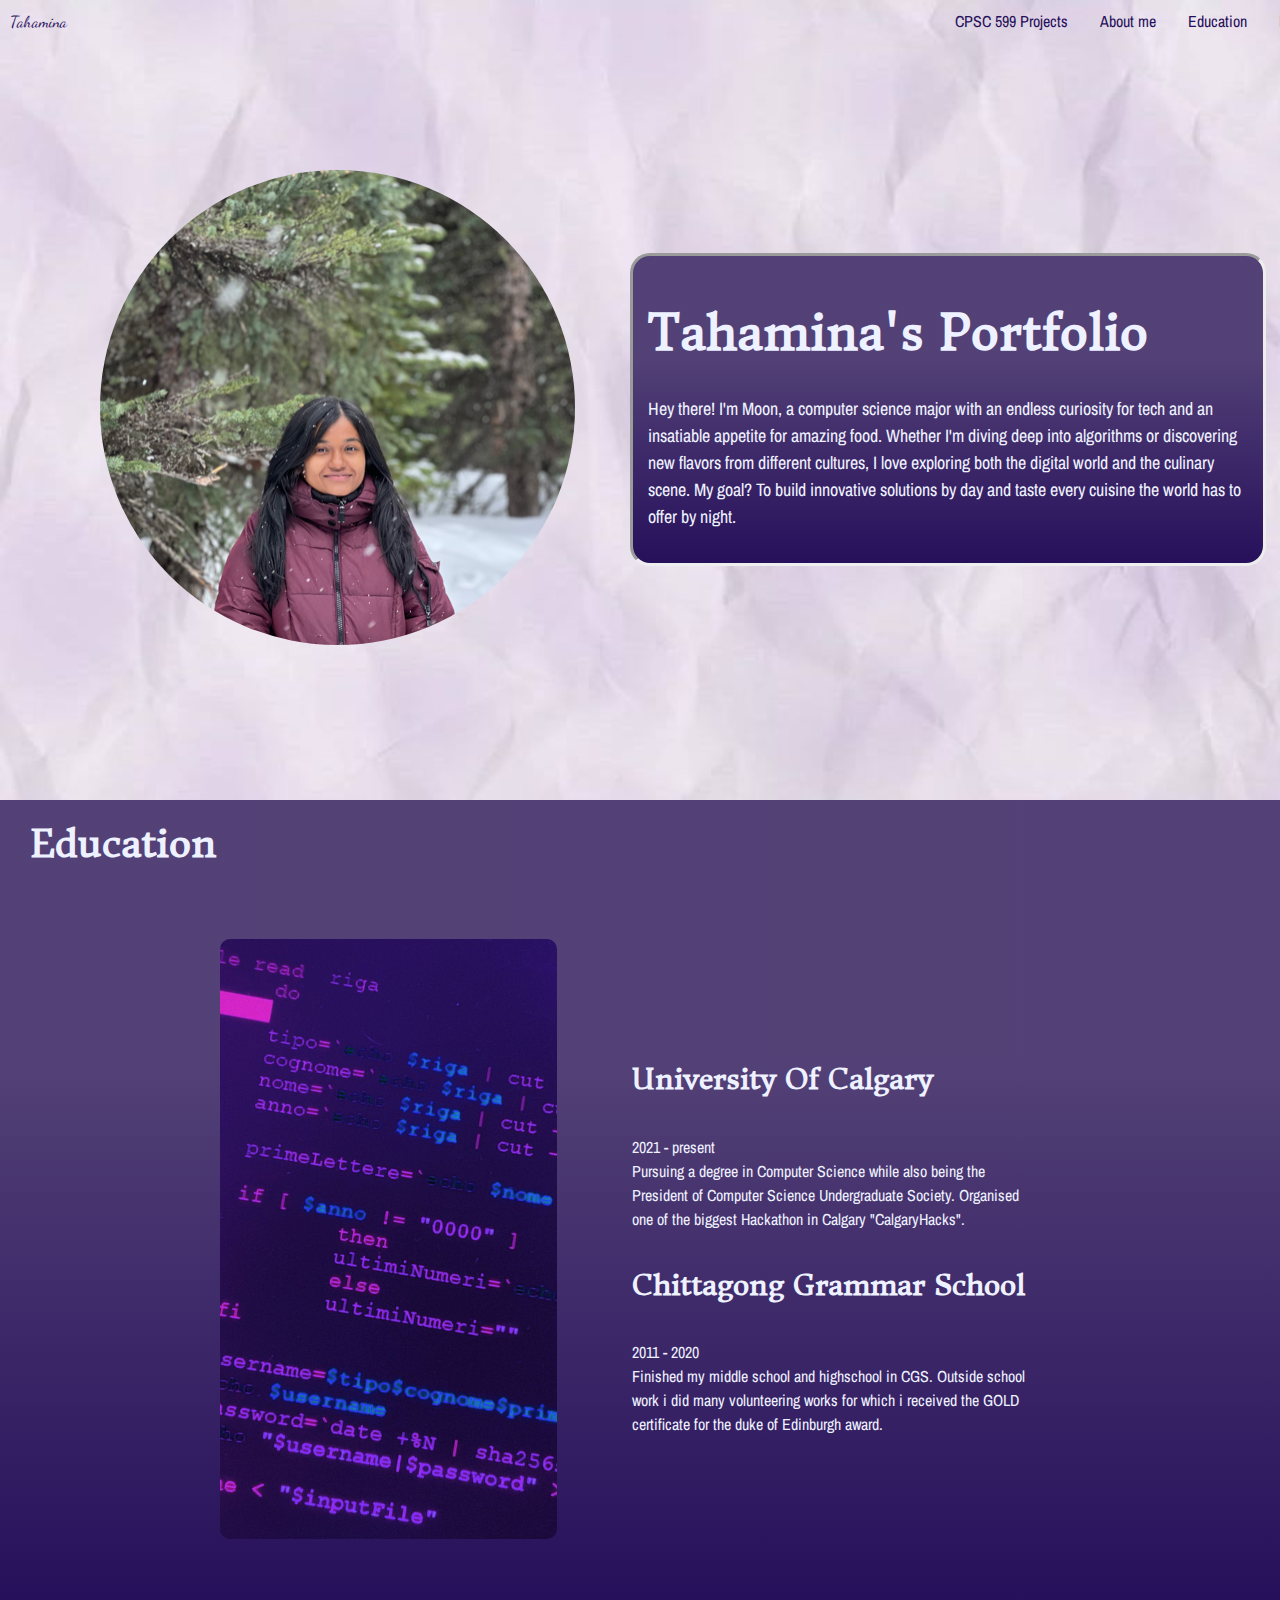
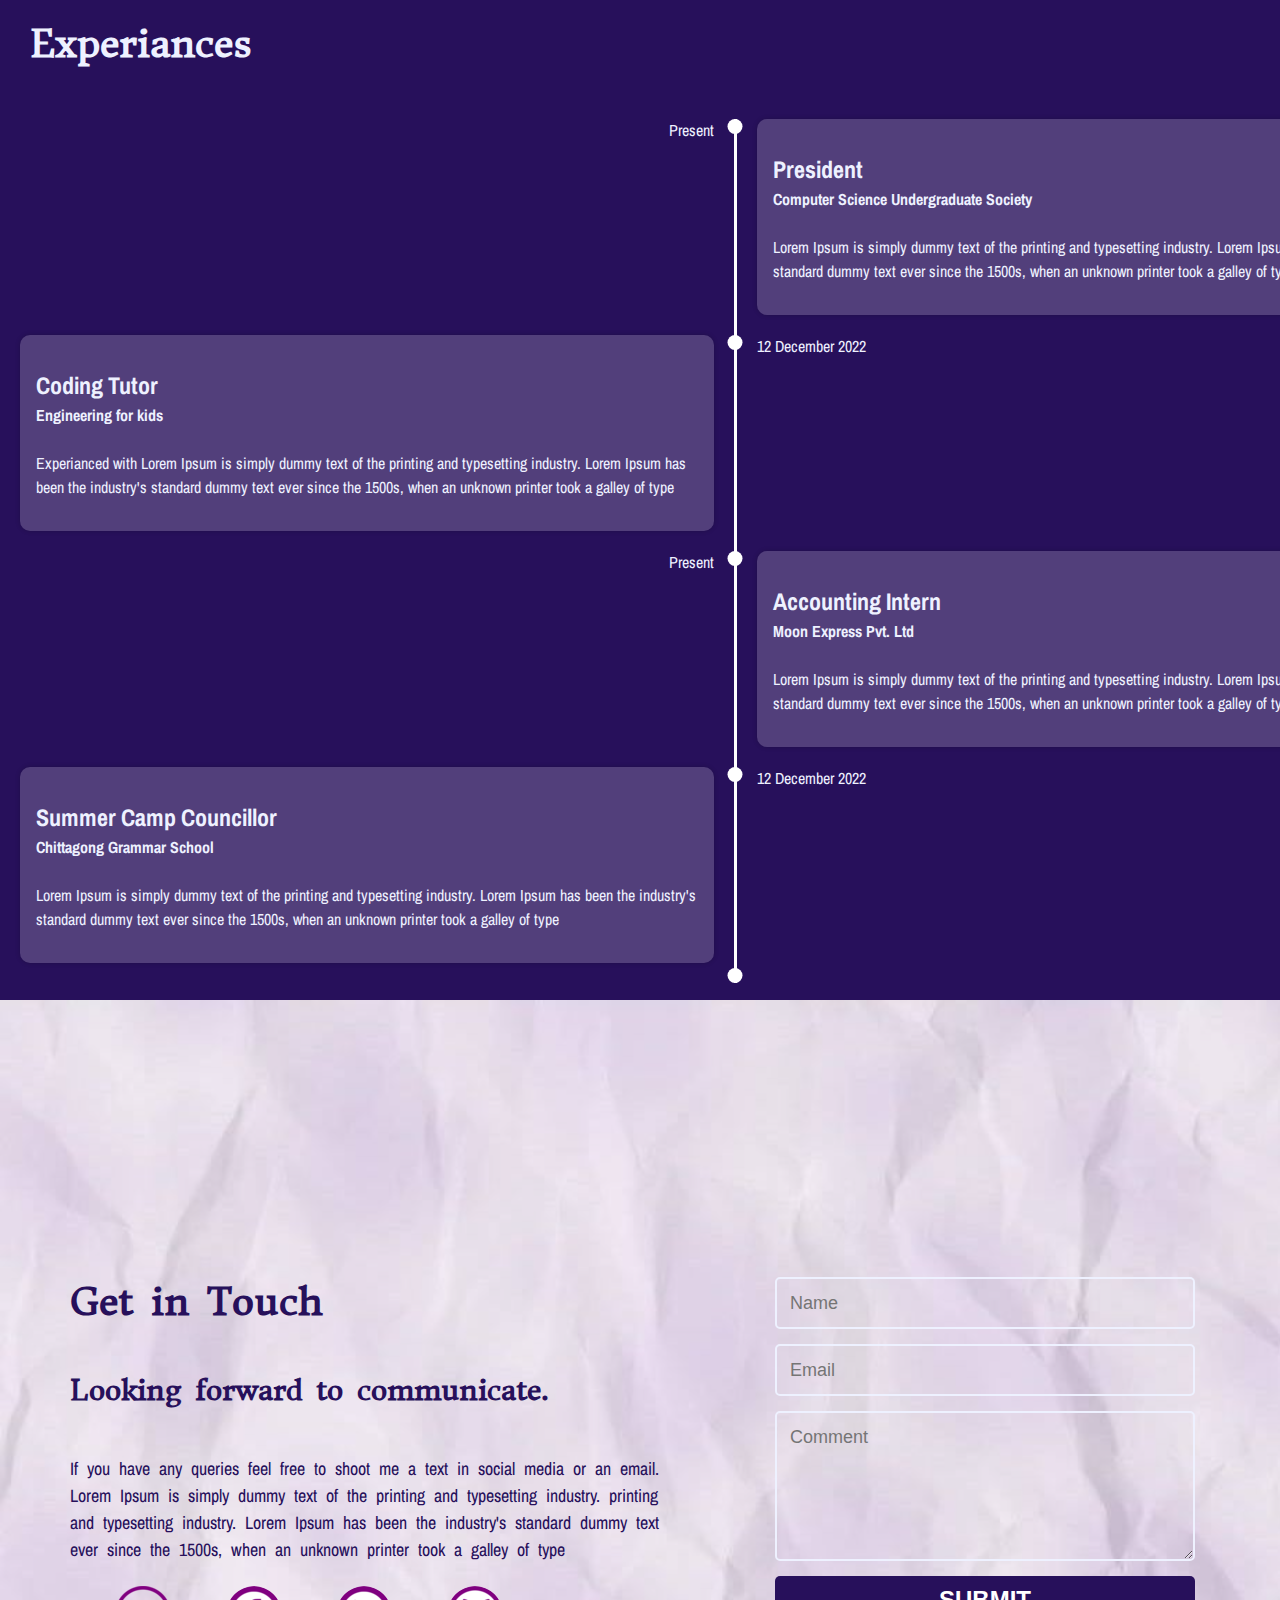
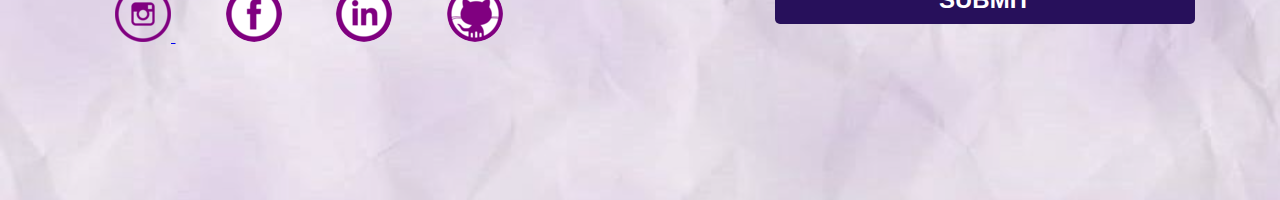
==== commit 78e3be5d: "Intro" ====
--- a/index.html
+++ b/index.html
@@ -45,7 +45,7 @@
                     Tahamina's Portfolio
                 </h1>
     
-                <p> Lorem Ipsum is simply dummy text of the printing and typesetting industry. Lorem Ipsum has been the industry's standard dummy text ever since the 1500s, when an unknown printer took a galley of type and scrambled it to make a type specimen book. It has survived not only five centuries, but also the leap into electronic typesetting, remaining essentially unchanged. It was popularised in the 1960s with the release of Letraset sheets containing Lorem </p>
+                <p> Hey there! I'm Moon, a computer science major with an endless curiosity for tech and an insatiable appetite for amazing food. Whether I'm diving deep into algorithms or discovering new flavors from different cultures, I love exploring both the digital world and the culinary scene. My goal? To build innovative solutions by day and taste every cuisine the world has to offer by night. </p>
 
             </div>
             
